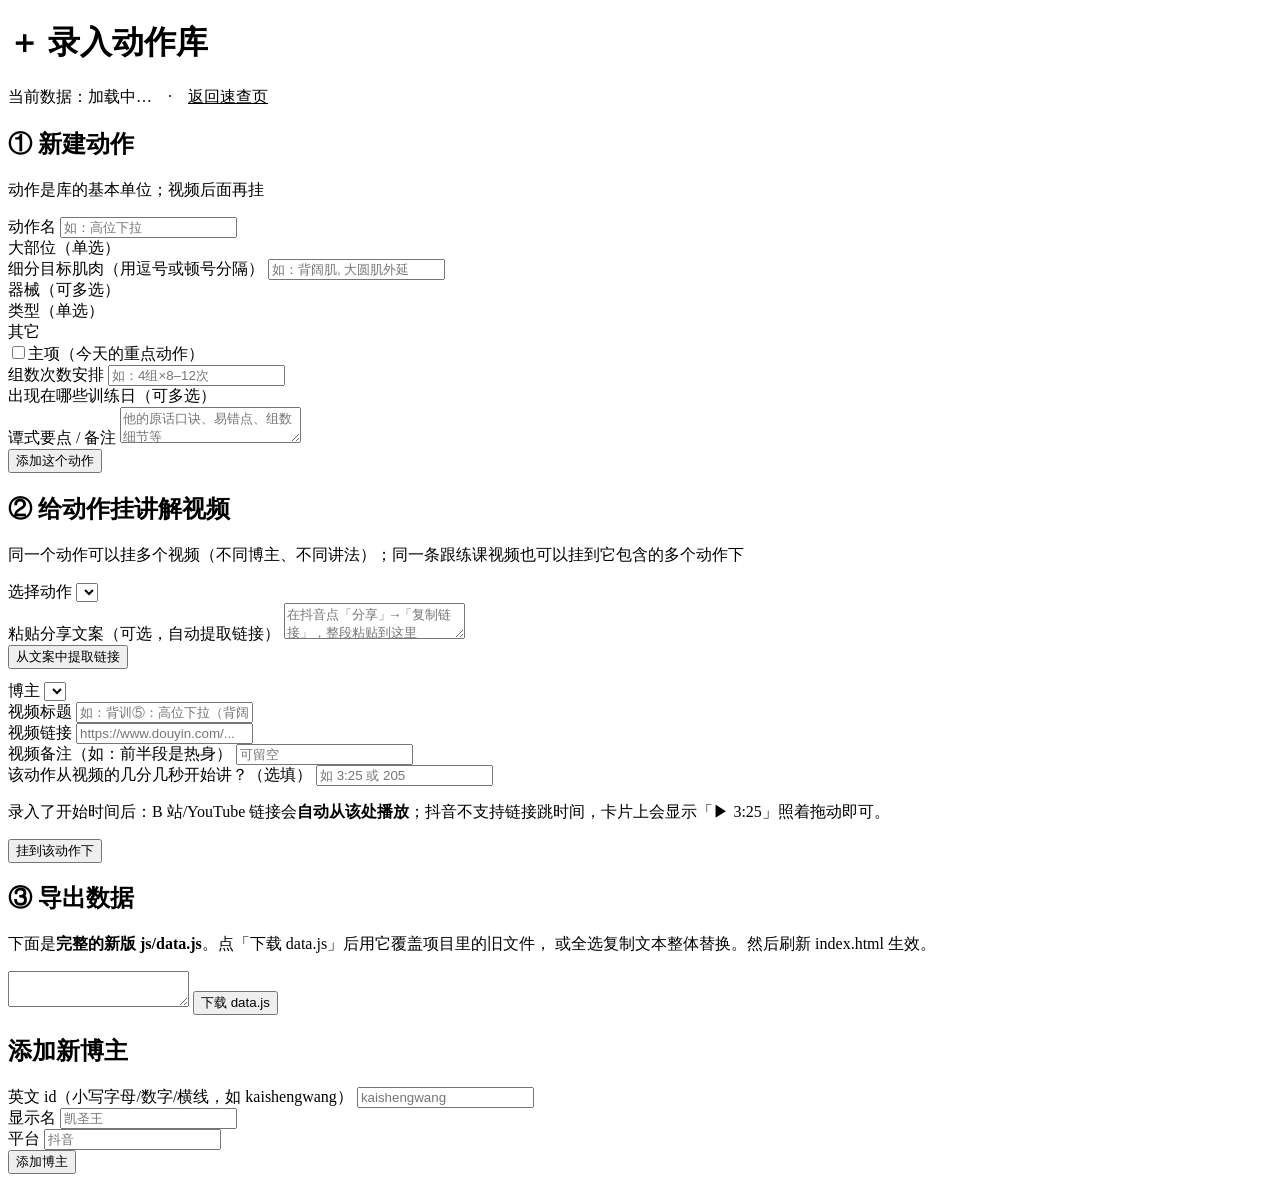
==== admin.html @ b569b2a3 "Add files via upload" ====
<!DOCTYPE html>
<html lang="zh-CN">
<head>
  <meta charset="UTF-8">
  <meta name="viewport" content="width=device-width, initial-scale=1, viewport-fit=cover">
  <meta name="theme-color" content="#0f1115">
  <title>录入 - 健身动作速查</title>
  <link rel="stylesheet" href="css/style.css">
</head>
<body>
  <header class="top">
    <h1>＋ 录入动作库</h1>
    <p class="hint">当前数据：<span id="stat">加载中…</span>　·　<a href="index.html" style="color:var(--accent)">返回速查页</a></p>
  </header>

  <!-- 第一步：新建动作 -->
  <section class="admin-section">
    <h2>① 新建动作</h2>
    <p class="section-sub">动作是库的基本单位；视频后面再挂</p>
    <div class="field">
      <label>动作名</label>
      <input id="mName" type="text" placeholder="如：高位下拉">
    </div>
    <div class="field">
      <label>大部位（单选）</label>
      <div class="checks" id="mPart"></div>
    </div>
    <div class="field">
      <label>细分目标肌肉（用逗号或顿号分隔）</label>
      <input id="mMuscles" type="text" placeholder="如：背阔肌, 大圆肌外延">
    </div>
    <div class="field">
      <label>器械（可多选）</label>
      <div class="checks" id="mEquip"></div>
    </div>
    <div class="field">
      <label>类型（单选）</label>
      <div class="checks" id="mType"></div>
    </div>
    <div class="field">
      <label>其它</label>
      <div class="checks">
        <label><input type="checkbox" id="mMain">主项（今天的重点动作）</label>
      </div>
    </div>
    <div class="field">
      <label>组数次数安排</label>
      <input id="mScheme" type="text" placeholder="如：4组×8–12次">
    </div>
    <div class="field">
      <label>出现在哪些训练日（可多选）</label>
      <div class="checks" id="mDays"></div>
    </div>
    <div class="field">
      <label>谭式要点 / 备注</label>
      <textarea id="mTips" placeholder="他的原话口诀、易错点、组数细节等"></textarea>
    </div>
    <button class="btn-primary" id="addMoveBtn">添加这个动作</button>
    <p class="warn" id="moveWarn" hidden></p>
  </section>

  <!-- 第二步：给已有动作挂视频 -->
  <section class="admin-section">
    <h2>② 给动作挂讲解视频</h2>
    <p class="section-sub">同一个动作可以挂多个视频（不同博主、不同讲法）；同一条跟练课视频也可以挂到它包含的多个动作下</p>
    <div class="field">
      <label>选择动作</label>
      <select id="vMove"></select>
    </div>
    <div class="field">
      <label>粘贴分享文案（可选，自动提取链接）</label>
      <textarea id="shareText" placeholder="在抖音点「分享」→「复制链接」，整段粘贴到这里"></textarea>
    </div>
    <button class="btn-secondary" id="extractBtn">从文案中提取链接</button>
    <div class="field" style="margin-top:12px">
      <label>博主</label>
      <select id="vBlogger"></select>
    </div>
    <div class="field">
      <label>视频标题</label>
      <input id="vTitle" type="text" placeholder="如：背训⑤：高位下拉（背阔肌外延）">
    </div>
    <div class="field">
      <label>视频链接</label>
      <input id="vUrl" type="text" placeholder="https://www.douyin.com/...">
    </div>
    <div class="field">
      <label>视频备注（如：前半段是热身）</label>
      <input id="vNote" type="text" placeholder="可留空">
    </div>
    <div class="field">
      <label>该动作从视频的几分几秒开始讲？（选填）</label>
      <input id="vStart" type="text" placeholder="如 3:25 或 205">
    </div>
    <p class="hint">录入了开始时间后：B 站/YouTube 链接会<strong>自动从该处播放</strong>；抖音不支持链接跳时间，卡片上会显示「▶ 3:25」照着拖动即可。</p>
    <button class="btn-primary" id="addVideoBtn">挂到该动作下</button>
    <p class="warn" id="videoWarn" hidden></p>
  </section>

  <!-- 第三步：导出数据 -->
  <section class="admin-section">
    <h2>③ 导出数据</h2>
    <p class="hint">下面是<strong>完整的新版 js/data.js</strong>。点「下载 data.js」后用它覆盖项目里的旧文件，
      或全选复制文本整体替换。然后刷新 index.html 生效。</p>
    <textarea id="out" readonly></textarea>
    <button class="btn-primary" id="downloadBtn">下载 data.js</button>
    <p class="ok" id="okMsg" hidden>已生成。记得覆盖 js/data.js 后刷新速查页。</p>
  </section>

  <!-- 加新博主 -->
  <section class="admin-section">
    <h2>添加新博主</h2>
    <div class="field">
      <label>英文 id（小写字母/数字/横线，如 kaishengwang）</label>
      <input id="bId" type="text" placeholder="kaishengwang">
    </div>
    <div class="field">
      <label>显示名</label>
      <input id="bName" type="text" placeholder="凯圣王">
    </div>
    <div class="field">
      <label>平台</label>
      <input id="bPlatform" type="text" placeholder="抖音">
    </div>
    <button class="btn-secondary" id="addBloggerBtn">添加博主</button>
    <p class="warn" id="bWarn" hidden></p>
  </section>

  <script src="js/data.js"></script>
  <script src="js/admin.js"></script>
</body>
</html>
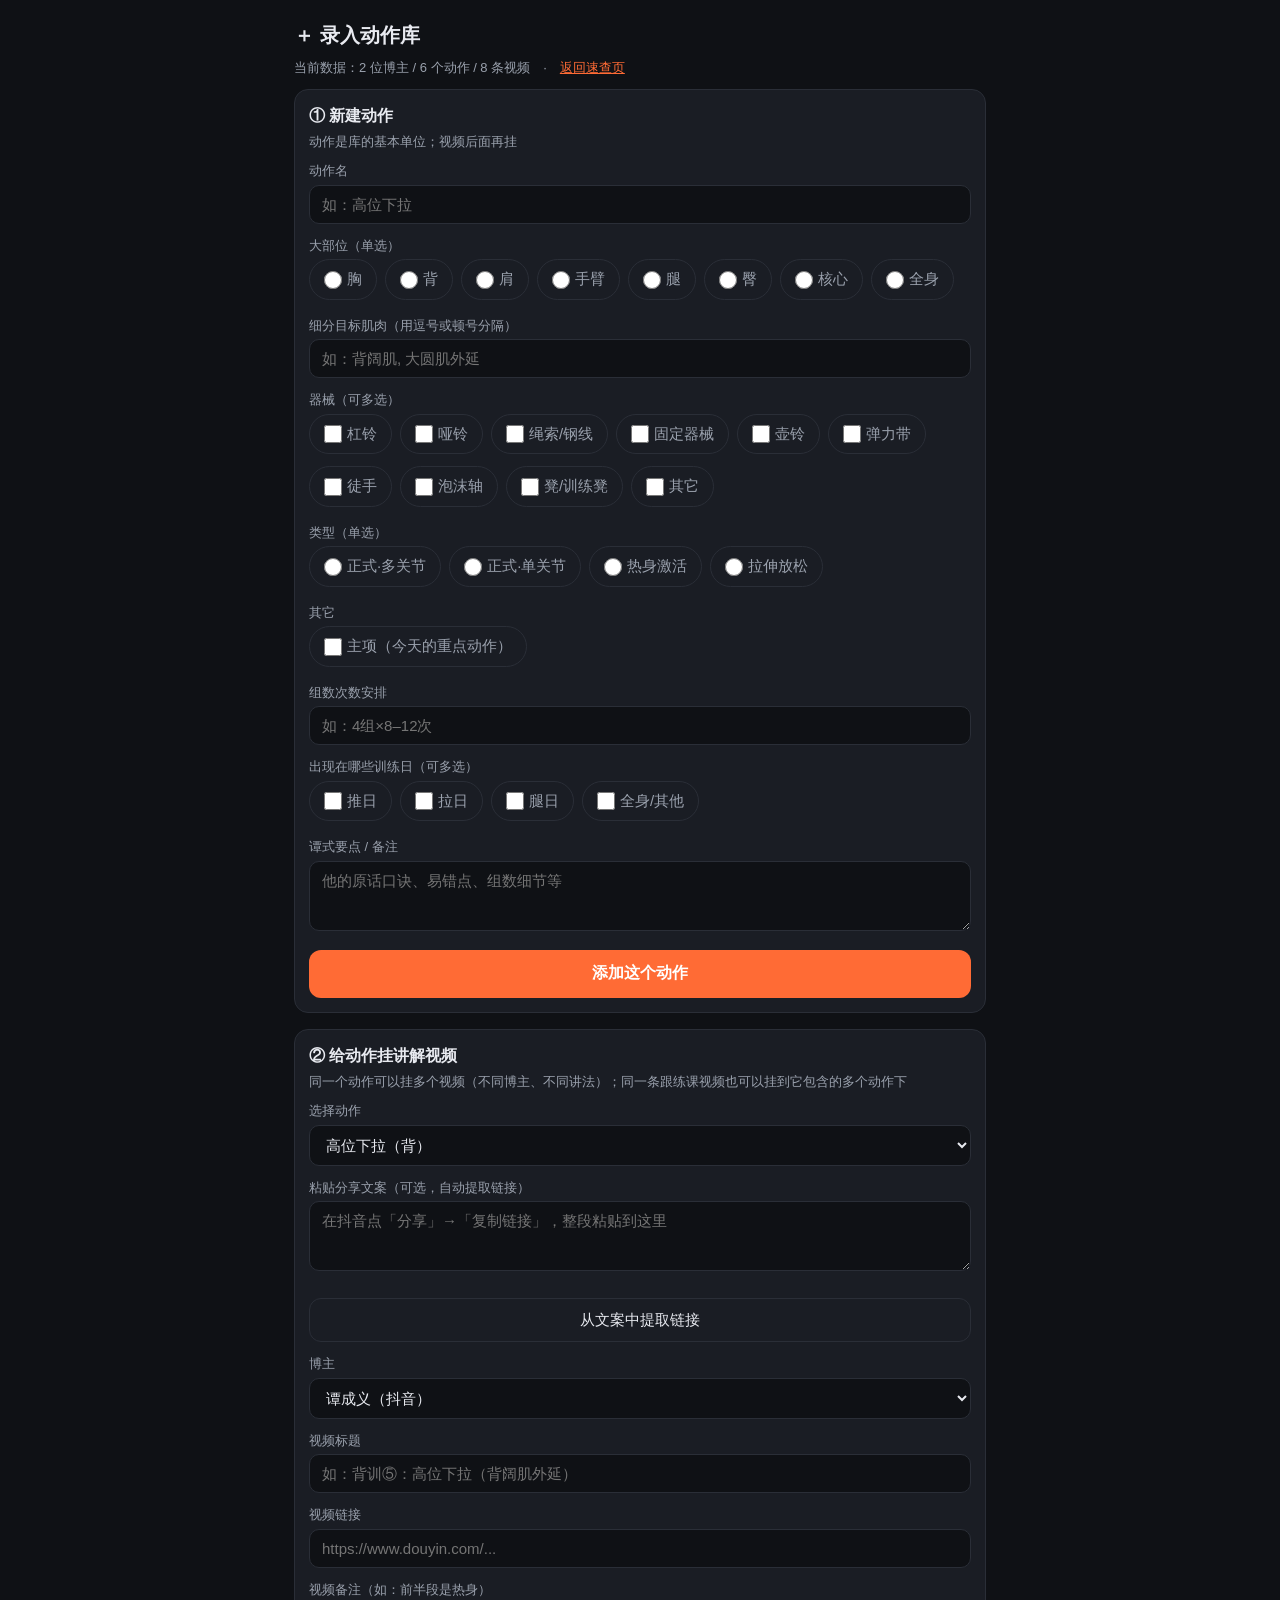
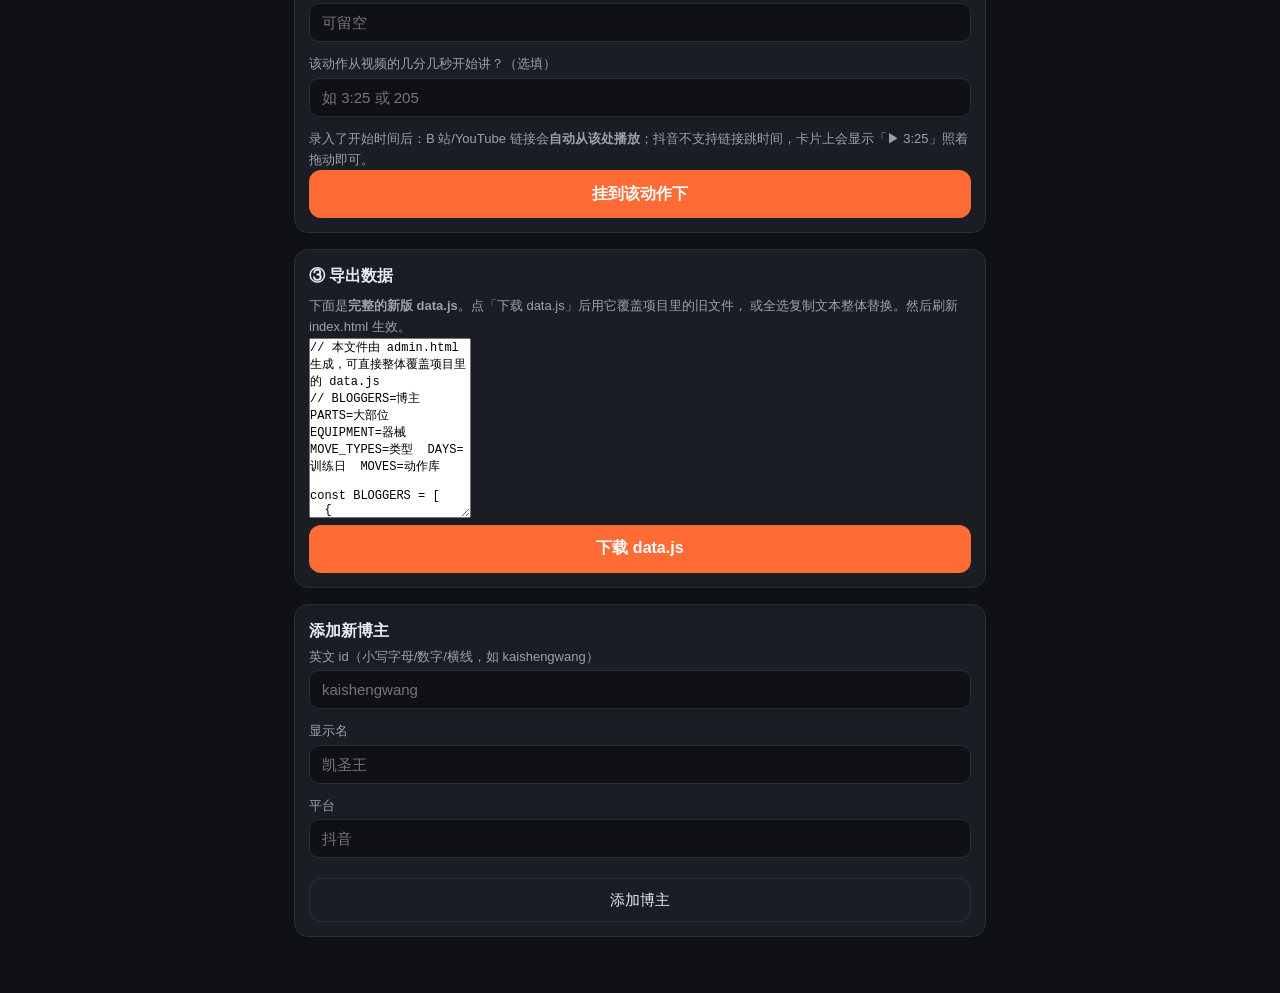
==== commit d2393ad0: "Add files via upload" ====
--- a/admin.html
+++ b/admin.html
@@ -5,7 +5,7 @@
   <meta name="viewport" content="width=device-width, initial-scale=1, viewport-fit=cover">
   <meta name="theme-color" content="#0f1115">
   <title>录入 - 健身动作速查</title>
-  <link rel="stylesheet" href="css/style.css">
+  <link rel="stylesheet" href="style.css">
 </head>
 <body>
   <header class="top">
@@ -100,11 +100,11 @@
   <!-- 第三步：导出数据 -->
   <section class="admin-section">
     <h2>③ 导出数据</h2>
-    <p class="hint">下面是<strong>完整的新版 js/data.js</strong>。点「下载 data.js」后用它覆盖项目里的旧文件，
+    <p class="hint">下面是<strong>完整的新版 data.js</strong>。点「下载 data.js」后用它覆盖项目里的旧文件，
       或全选复制文本整体替换。然后刷新 index.html 生效。</p>
     <textarea id="out" readonly></textarea>
     <button class="btn-primary" id="downloadBtn">下载 data.js</button>
-    <p class="ok" id="okMsg" hidden>已生成。记得覆盖 js/data.js 后刷新速查页。</p>
+    <p class="ok" id="okMsg" hidden>已生成。记得覆盖项目里的 data.js 后刷新速查页。</p>
   </section>
 
   <!-- 加新博主 -->
@@ -126,7 +126,7 @@
     <p class="warn" id="bWarn" hidden></p>
   </section>
 
-  <script src="js/data.js"></script>
-  <script src="js/admin.js"></script>
+  <script src="data.js"></script>
+  <script src="admin.js"></script>
 </body>
 </html>
--- a/style.css
+++ b/style.css
@@ -0,0 +1,149 @@
+/* 深色主题 + 手机优先：健身房里单手操作，按钮都要够大 */
+:root {
+  --bg: #0f1115;
+  --card: #1a1d24;
+  --line: #2a2e37;
+  --text: #e8eaf0;
+  --muted: #9aa1ad;
+  --accent: #ff6b35;
+  --accent-soft: rgba(255, 107, 53, 0.15);
+  --blue: #74c0fc;
+  --green: #69db7c;
+  --yellow: #ffd43b;
+}
+
+* { box-sizing: border-box; margin: 0; padding: 0; }
+html { -webkit-text-size-adjust: 100%; }
+body {
+  background: var(--bg);
+  color: var(--text);
+  font: 16px/1.5 -apple-system, "PingFang SC", "Noto Sans SC", sans-serif;
+  max-width: 720px;
+  margin: 0 auto;
+  padding: 12px 14px 40px;
+}
+
+.top { position: sticky; top: 0; background: var(--bg); padding: 8px 0 10px; z-index: 10; }
+.top h1 { font-size: 20px; margin-bottom: 8px; }
+.top input {
+  width: 100%; padding: 12px 14px; font-size: 16px;
+  background: var(--card); color: var(--text);
+  border: 1px solid var(--line); border-radius: 12px;
+}
+.top input:focus { outline: 2px solid var(--accent); border-color: transparent; }
+
+/* 筛选按钮行：可横向滑动 */
+.chip-row {
+  display: flex; gap: 8px; overflow-x: auto;
+  padding: 6px 0; -webkit-overflow-scrolling: touch;
+}
+.chip-row.small .chip, .toggle { min-height: 36px; font-size: 14px; padding: 6px 12px; }
+.chip, .toggle {
+  flex: 0 0 auto; min-height: 46px; padding: 10px 18px;
+  font-size: 16px; color: var(--text);
+  background: var(--card); border: 1px solid var(--line); border-radius: 999px;
+  cursor: pointer; user-select: none;
+}
+.chip.active, .toggle.active { background: var(--accent-soft); border-color: var(--accent); color: var(--accent); font-weight: 600; }
+.toggle.reset { color: var(--muted); }
+
+.count { color: var(--muted); font-size: 13px; padding: 4px 2px; }
+
+/* 动作卡片 */
+.list { display: flex; flex-direction: column; gap: 10px; }
+.card {
+  display: flex; gap: 10px; align-items: stretch;
+  background: var(--card); border: 1px solid var(--line);
+  border-radius: 14px; padding: 12px;
+}
+.card.watched { opacity: 0.55; }
+.card-main { flex: 1; min-width: 0; }
+.card h3 { font-size: 17px; margin-bottom: 2px; display: flex; align-items: center; gap: 8px; flex-wrap: wrap; }
+.muscles { color: var(--muted); font-size: 13px; margin-bottom: 6px; }
+.scheme { color: var(--accent); font-weight: 700; font-size: 15px; margin: 8px 0 2px; }
+.note { color: var(--text); font-size: 13.5px; opacity: 0.9; margin-bottom: 8px; }
+.tags { display: flex; flex-wrap: wrap; gap: 6px; }
+.tag {
+  font-size: 12px; color: var(--muted);
+  border: 1px solid var(--line); border-radius: 6px; padding: 1px 7px;
+}
+.tag.type { color: var(--yellow); border-color: #ffd43b44; }
+.tag.day { color: var(--blue); border-color: #74c0fc44; }
+
+.badge {
+  font-size: 11px; font-weight: 700; color: var(--accent);
+  background: var(--accent-soft); border-radius: 6px; padding: 2px 6px;
+}
+
+/* 动作下挂的视频行 */
+.videos { display: flex; flex-direction: column; gap: 6px; margin-top: 4px; }
+.video-row {
+  display: flex; align-items: center; gap: 8px;
+  background: var(--bg); border: 1px solid var(--line);
+  border-radius: 10px; padding: 8px 10px;
+}
+.v-title { flex: 1; min-width: 0; font-size: 13.5px; display: flex; align-items: center; gap: 6px; flex-wrap: wrap; }
+.v-note { color: var(--muted); font-size: 12px; }
+.v-time {
+  flex: 0 0 auto; font-size: 12.5px; font-weight: 700; color: var(--yellow);
+  border: 1px solid #ffd43b66; border-radius: 6px; padding: 1px 7px;
+}
+.muted { color: var(--muted); }
+.dot { width: 8px; height: 8px; border-radius: 50%; flex: 0 0 auto; }
+.v-open {
+  flex: 0 0 auto; text-decoration: none; font-weight: 600; font-size: 13px;
+  color: #fff; background: var(--accent);
+  border-radius: 8px; padding: 6px 10px; min-height: 34px; line-height: 22px;
+}
+
+.card-actions { display: flex; flex-direction: column; gap: 8px; justify-content: center; }
+.icon-btn {
+  min-width: 44px; min-height: 44px; font-size: 18px; border-radius: 10px;
+  background: transparent; border: 1px solid var(--line); color: var(--muted); cursor: pointer;
+}
+.icon-btn.fav.on { color: var(--yellow); border-color: var(--yellow); }
+.icon-btn.done-btn.on { color: var(--green); border-color: var(--green); }
+
+.empty { text-align: center; padding: 40px 0; }
+.empty .muted { color: var(--muted); font-size: 14px; margin-top: 6px; }
+.empty a { color: var(--accent); }
+
+.foot { margin-top: 24px; text-align: center; }
+.foot a { color: var(--muted); font-size: 14px; }
+
+/* ---------- 录入页 admin.html 专用 ---------- */
+.admin-section {
+  background: var(--card); border: 1px solid var(--line);
+  border-radius: 14px; padding: 14px; margin-bottom: 16px;
+}
+.admin-section h2 { font-size: 16px; margin-bottom: 4px; }
+.section-sub { color: var(--muted); font-size: 13px; margin-bottom: 10px; }
+.field { margin-bottom: 12px; }
+.field label { display: block; font-size: 13px; color: var(--muted); margin-bottom: 4px; }
+.field input, .field textarea, .field select {
+  width: 100%; padding: 10px 12px; font-size: 15px;
+  background: var(--bg); color: var(--text);
+  border: 1px solid var(--line); border-radius: 10px;
+  font-family: inherit;
+}
+.field textarea { min-height: 70px; resize: vertical; }
+.checks { display: flex; flex-wrap: wrap; gap: 8px; }
+.checks label {
+  display: flex; align-items: center; gap: 5px;
+  border: 1px solid var(--line); border-radius: 999px;
+  padding: 8px 14px; font-size: 15px; cursor: pointer;
+}
+.checks input { width: 18px; height: 18px; accent-color: var(--accent); }
+.btn-primary {
+  width: 100%; min-height: 48px; font-size: 16px; font-weight: 600;
+  background: var(--accent); color: #fff; border: none; border-radius: 12px; cursor: pointer;
+}
+.btn-secondary {
+  width: 100%; min-height: 44px; font-size: 15px; margin-top: 8px;
+  background: var(--card); color: var(--text);
+  border: 1px solid var(--line); border-radius: 12px; cursor: pointer;
+}
+.warn { color: var(--yellow); font-size: 14px; margin-top: 8px; }
+.ok { color: var(--green); font-size: 14px; margin-top: 8px; }
+.hint { color: var(--muted); font-size: 13px; margin-top: 8px; line-height: 1.6; }
+#out { min-height: 180px; font-family: ui-monospace, monospace; font-size: 12px; }
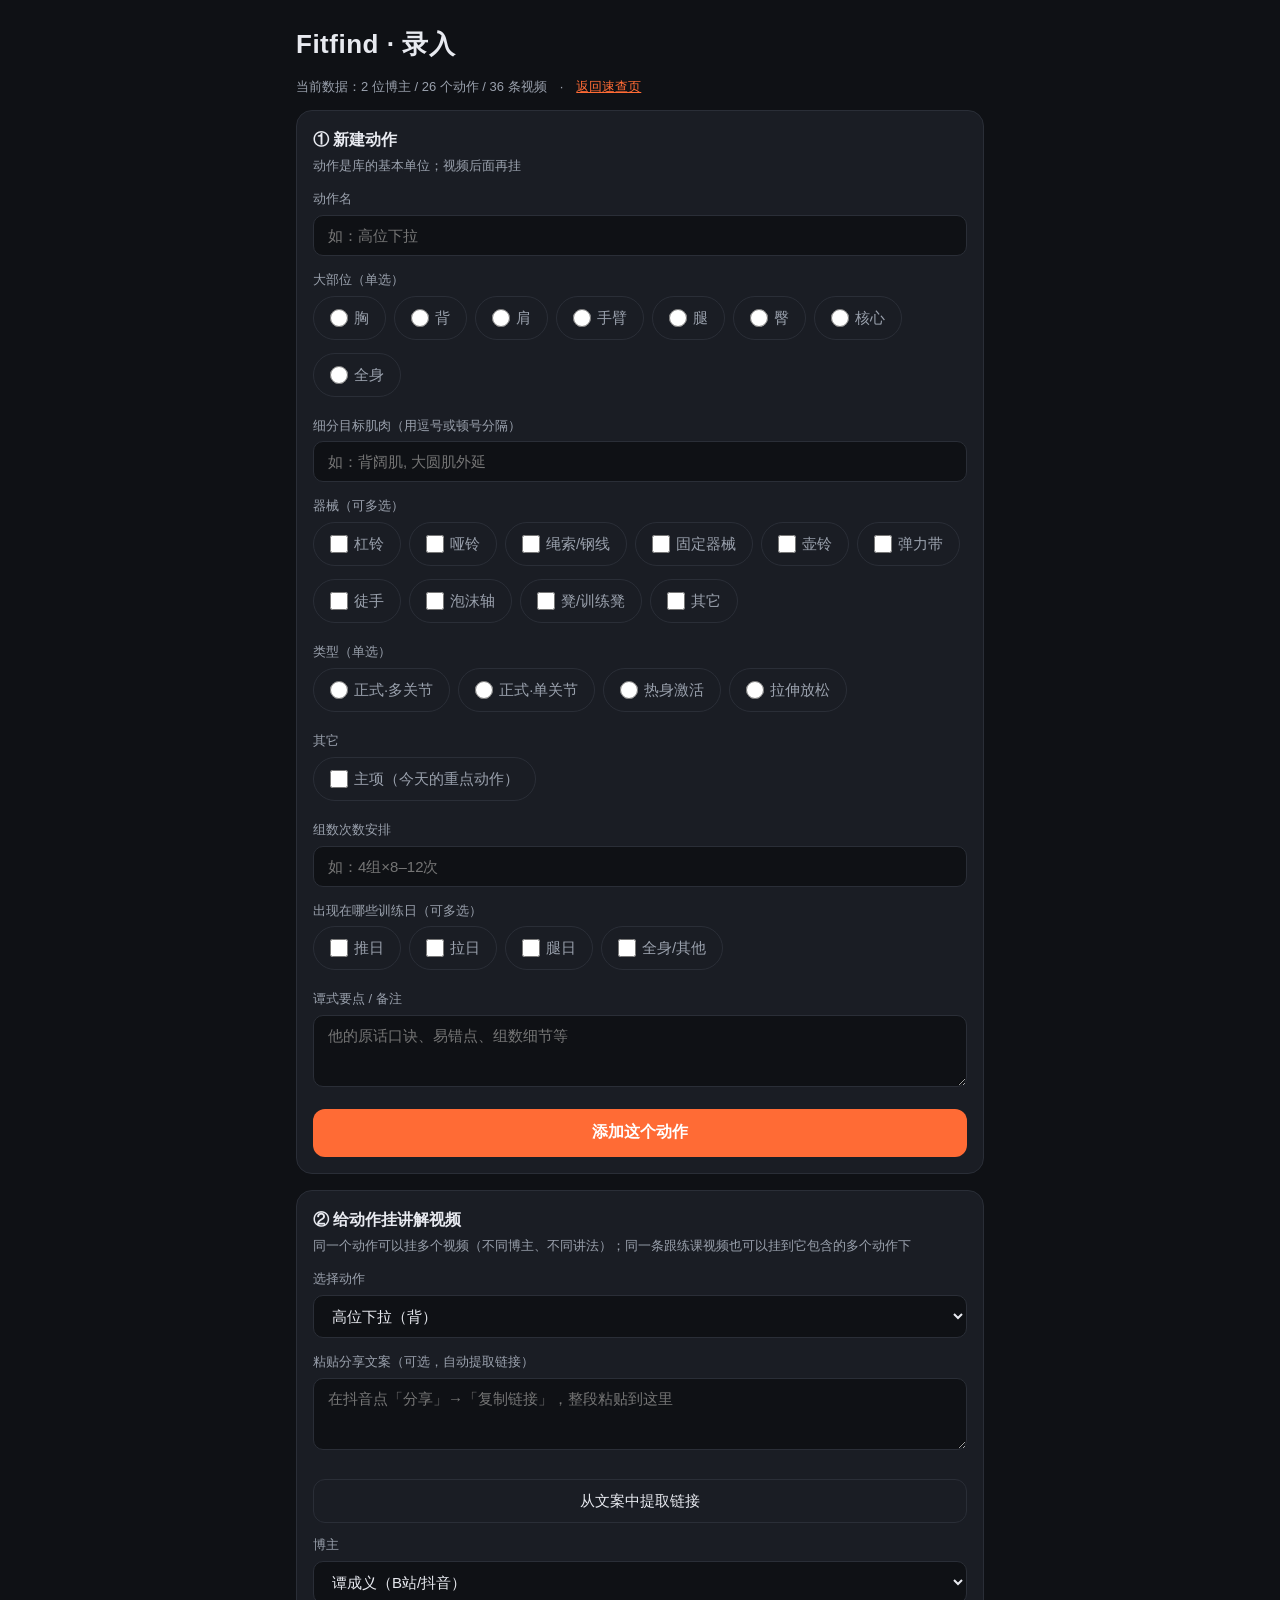
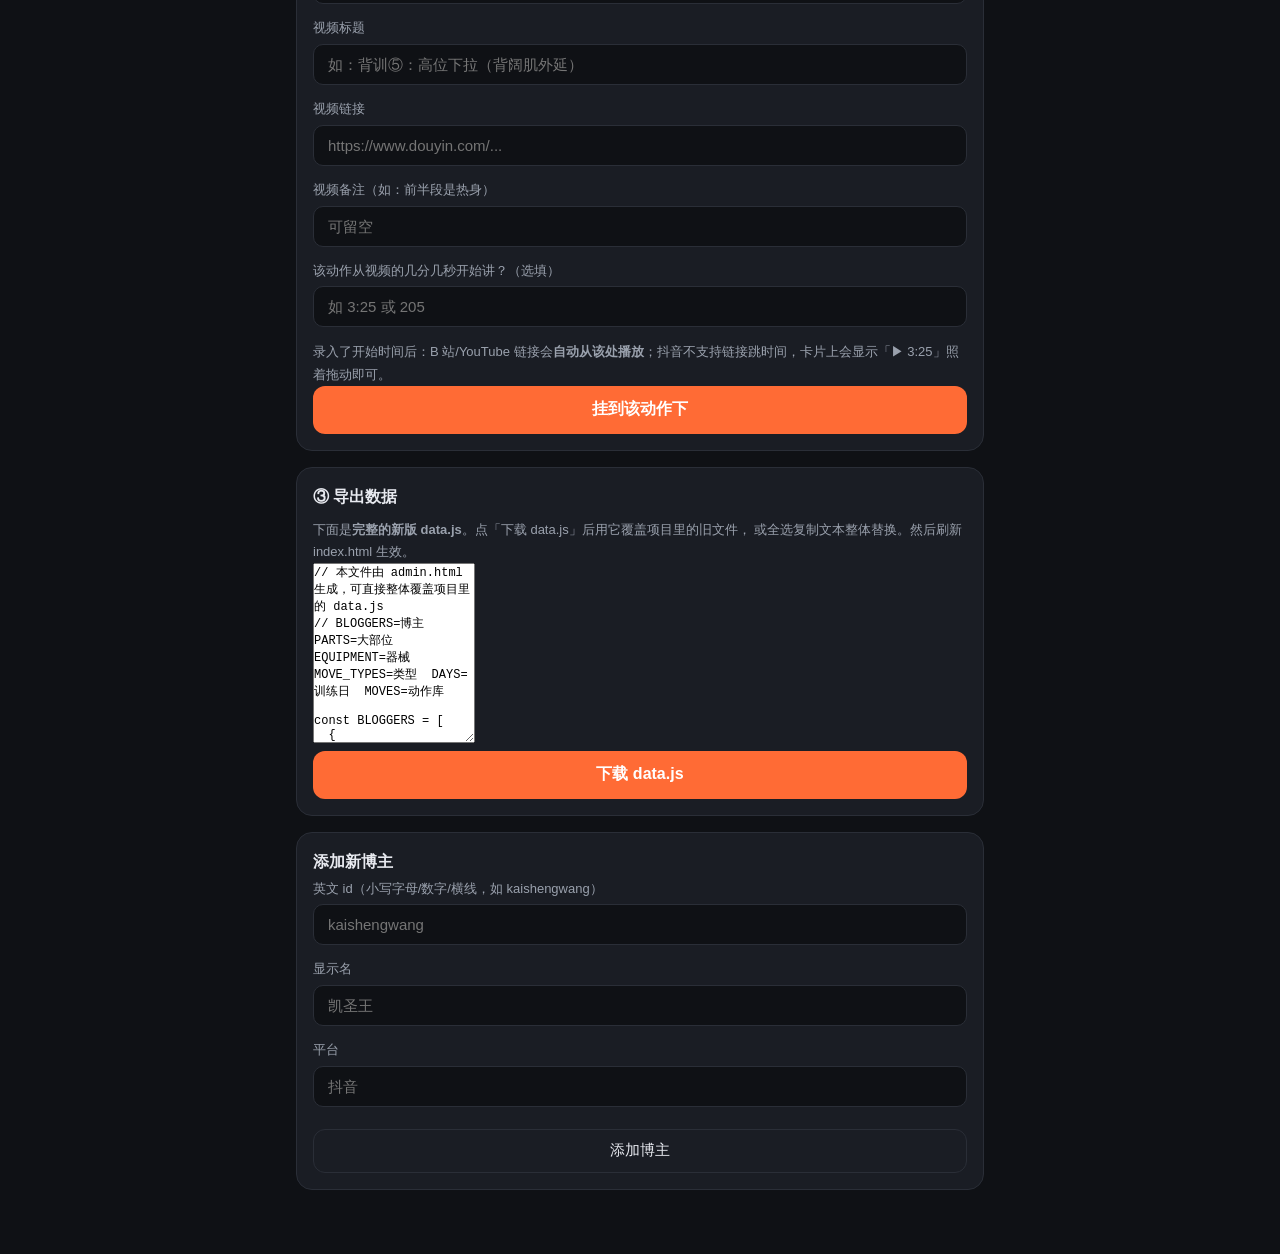
==== commit e3f52a2c: "Add files via upload" ====
--- a/admin.html
+++ b/admin.html
@@ -4,12 +4,12 @@
   <meta charset="UTF-8">
   <meta name="viewport" content="width=device-width, initial-scale=1, viewport-fit=cover">
   <meta name="theme-color" content="#0f1115">
-  <title>录入 - 健身动作速查</title>
+  <title>Fitfind · 录入</title>
   <link rel="stylesheet" href="style.css">
 </head>
 <body>
   <header class="top">
-    <h1>＋ 录入动作库</h1>
+    <h1>Fitfind · 录入</h1>
     <p class="hint">当前数据：<span id="stat">加载中…</span>　·　<a href="index.html" style="color:var(--accent)">返回速查页</a></p>
   </header>
 
--- a/style.css
+++ b/style.css
@@ -1,4 +1,5 @@
-/* 深色主题 + 手机优先：健身房里单手操作，按钮都要够大 */
+/* Fitfind —— 深色主题 + 手机优先
+   设计原则：信息分层（部位/器械/类型/训练日/博主 五种视觉语言）、呼吸感间距、单手大按钮 */
 :root {
   --bg: #0f1115;
   --card: #1a1d24;
@@ -6,10 +7,12 @@
   --text: #e8eaf0;
   --muted: #9aa1ad;
   --accent: #ff6b35;
-  --accent-soft: rgba(255, 107, 53, 0.15);
+  --accent-soft: rgba(255, 107, 53, 0.16);
   --blue: #74c0fc;
+  --blue-soft: rgba(116, 192, 252, 0.14);
   --green: #69db7c;
   --yellow: #ffd43b;
+  --yellow-soft: rgba(255, 212, 59, 0.12);
 }
 
 * { box-sizing: border-box; margin: 0; padding: 0; }
@@ -17,70 +20,85 @@
 body {
   background: var(--bg);
   color: var(--text);
-  font: 16px/1.5 -apple-system, "PingFang SC", "Noto Sans SC", sans-serif;
+  font: 16px/1.6 -apple-system, "PingFang SC", "Noto Sans SC", sans-serif;
   max-width: 720px;
   margin: 0 auto;
-  padding: 12px 14px 40px;
+  padding: 14px 16px 48px;
 }
 
-.top { position: sticky; top: 0; background: var(--bg); padding: 8px 0 10px; z-index: 10; }
-.top h1 { font-size: 20px; margin-bottom: 8px; }
+/* ---------- 顶部 ---------- */
+.top { position: sticky; top: 0; background: var(--bg); padding: 10px 0 12px; z-index: 10; }
+.top h1 { font-size: 26px; letter-spacing: 0.5px; display: flex; align-items: baseline; gap: 10px; }
+.top h1 .sub { font-size: 13px; font-weight: 400; color: var(--muted); letter-spacing: 2px; }
 .top input {
-  width: 100%; padding: 12px 14px; font-size: 16px;
+  width: 100%; padding: 12px 16px; font-size: 16px; margin-top: 10px;
   background: var(--card); color: var(--text);
   border: 1px solid var(--line); border-radius: 12px;
 }
 .top input:focus { outline: 2px solid var(--accent); border-color: transparent; }
 
-/* 筛选按钮行：可横向滑动 */
-.chip-row {
-  display: flex; gap: 8px; overflow-x: auto;
-  padding: 6px 0; -webkit-overflow-scrolling: touch;
+/* ---------- 筛选区：每行一个小标签 + 可换行的按钮组 ---------- */
+.filters { padding-top: 2px; }
+.frow { margin: 12px 0; }
+.flabel {
+  display: block; font-size: 11px; color: var(--muted);
+  letter-spacing: 2px; margin-bottom: 7px;
 }
-.chip-row.small .chip, .toggle { min-height: 36px; font-size: 14px; padding: 6px 12px; }
+.chips { display: flex; flex-wrap: wrap; gap: 8px; }
 .chip, .toggle {
-  flex: 0 0 auto; min-height: 46px; padding: 10px 18px;
-  font-size: 16px; color: var(--text);
+  min-height: 42px; padding: 9px 18px;
+  font-size: 15px; color: var(--text);
   background: var(--card); border: 1px solid var(--line); border-radius: 999px;
   cursor: pointer; user-select: none;
 }
+.chips.small .chip, .toggle { min-height: 36px; font-size: 13.5px; padding: 6px 14px; }
 .chip.active, .toggle.active { background: var(--accent-soft); border-color: var(--accent); color: var(--accent); font-weight: 600; }
 .toggle.reset { color: var(--muted); }
 
-.count { color: var(--muted); font-size: 13px; padding: 4px 2px; }
+.count { color: var(--muted); font-size: 13px; margin: 16px 2px 10px; }
 
-/* 动作卡片 */
-.list { display: flex; flex-direction: column; gap: 10px; }
+/* ---------- 动作卡片 ---------- */
+.list { display: flex; flex-direction: column; gap: 14px; }
 .card {
-  display: flex; gap: 10px; align-items: stretch;
   background: var(--card); border: 1px solid var(--line);
-  border-radius: 14px; padding: 12px;
+  border-radius: 16px; padding: 16px;
 }
 .card.watched { opacity: 0.55; }
-.card-main { flex: 1; min-width: 0; }
-.card h3 { font-size: 17px; margin-bottom: 2px; display: flex; align-items: center; gap: 8px; flex-wrap: wrap; }
-.muscles { color: var(--muted); font-size: 13px; margin-bottom: 6px; }
-.scheme { color: var(--accent); font-weight: 700; font-size: 15px; margin: 8px 0 2px; }
-.note { color: var(--text); font-size: 13.5px; opacity: 0.9; margin-bottom: 8px; }
-.tags { display: flex; flex-wrap: wrap; gap: 6px; }
-.tag {
-  font-size: 12px; color: var(--muted);
-  border: 1px solid var(--line); border-radius: 6px; padding: 1px 7px;
-}
-.tag.type { color: var(--yellow); border-color: #ffd43b44; }
-.tag.day { color: var(--blue); border-color: #74c0fc44; }
+
+.card-head { display: flex; align-items: flex-start; gap: 10px; }
+.card-head h3 { font-size: 17.5px; flex: 1; min-width: 0; display: flex; align-items: center; gap: 8px; flex-wrap: wrap; }
+.acts { display: flex; gap: 6px; flex: 0 0 auto; }
+.acts .icon-btn { min-width: 38px; min-height: 38px; font-size: 16px; }
 
 .badge {
   font-size: 11px; font-weight: 700; color: var(--accent);
-  background: var(--accent-soft); border-radius: 6px; padding: 2px 6px;
+  background: var(--accent-soft); border-radius: 6px; padding: 2px 7px;
 }
 
+.muscles { color: var(--muted); font-size: 13px; margin: 6px 0 10px; }
+
+/* 标签：五种视觉语言严格区分 */
+.tags { display: flex; flex-wrap: wrap; gap: 7px; }
+.tag { font-size: 12px; border-radius: 8px; padding: 3px 9px; }
+.tag.part   { background: var(--accent-soft); color: var(--accent); font-weight: 600; }            /* 部位：实心橙 */
+.tag.equip  { border: 1px solid var(--line); color: var(--muted); }                                  /* 器械：灰描边 */
+.tag.type   { background: var(--yellow-soft); color: var(--yellow); }                                /* 类型：黄底 */
+.tag.day    { background: var(--blue-soft); color: var(--blue); }                                    /* 训练日：蓝底 */
+
+/* 组数：左侧橙色竖条强调 */
+.scheme {
+  color: var(--accent); font-weight: 700; font-size: 15px;
+  border-left: 3px solid var(--accent);
+  padding-left: 9px; margin: 12px 0 6px;
+}
+.note { color: var(--text); opacity: 0.88; font-size: 13.5px; }
+
 /* 动作下挂的视频行 */
-.videos { display: flex; flex-direction: column; gap: 6px; margin-top: 4px; }
+.videos { display: flex; flex-direction: column; gap: 8px; margin-top: 12px; }
 .video-row {
   display: flex; align-items: center; gap: 8px;
   background: var(--bg); border: 1px solid var(--line);
-  border-radius: 10px; padding: 8px 10px;
+  border-radius: 10px; padding: 9px 12px;
 }
 .v-title { flex: 1; min-width: 0; font-size: 13.5px; display: flex; align-items: center; gap: 6px; flex-wrap: wrap; }
 .v-note { color: var(--muted); font-size: 12px; }
@@ -93,10 +111,9 @@
 .v-open {
   flex: 0 0 auto; text-decoration: none; font-weight: 600; font-size: 13px;
   color: #fff; background: var(--accent);
-  border-radius: 8px; padding: 6px 10px; min-height: 34px; line-height: 22px;
+  border-radius: 8px; padding: 6px 12px; min-height: 34px; line-height: 22px;
 }
 
-.card-actions { display: flex; flex-direction: column; gap: 8px; justify-content: center; }
 .icon-btn {
   min-width: 44px; min-height: 44px; font-size: 18px; border-radius: 10px;
   background: transparent; border: 1px solid var(--line); color: var(--muted); cursor: pointer;
@@ -104,34 +121,34 @@
 .icon-btn.fav.on { color: var(--yellow); border-color: var(--yellow); }
 .icon-btn.done-btn.on { color: var(--green); border-color: var(--green); }
 
-.empty { text-align: center; padding: 40px 0; }
+.empty { text-align: center; padding: 48px 0; }
 .empty .muted { color: var(--muted); font-size: 14px; margin-top: 6px; }
 .empty a { color: var(--accent); }
 
-.foot { margin-top: 24px; text-align: center; }
+.foot { margin-top: 32px; text-align: center; }
 .foot a { color: var(--muted); font-size: 14px; }
 
-/* ---------- 录入页 admin.html 专用 ---------- */
+/* ---------- 录入页 admin.html ---------- */
 .admin-section {
   background: var(--card); border: 1px solid var(--line);
-  border-radius: 14px; padding: 14px; margin-bottom: 16px;
+  border-radius: 16px; padding: 16px; margin-bottom: 16px;
 }
 .admin-section h2 { font-size: 16px; margin-bottom: 4px; }
-.section-sub { color: var(--muted); font-size: 13px; margin-bottom: 10px; }
-.field { margin-bottom: 12px; }
-.field label { display: block; font-size: 13px; color: var(--muted); margin-bottom: 4px; }
+.section-sub { color: var(--muted); font-size: 13px; margin-bottom: 12px; }
+.field { margin-bottom: 14px; }
+.field label { display: block; font-size: 13px; color: var(--muted); margin-bottom: 5px; }
 .field input, .field textarea, .field select {
-  width: 100%; padding: 10px 12px; font-size: 15px;
+  width: 100%; padding: 11px 14px; font-size: 15px;
   background: var(--bg); color: var(--text);
   border: 1px solid var(--line); border-radius: 10px;
   font-family: inherit;
 }
-.field textarea { min-height: 70px; resize: vertical; }
+.field textarea { min-height: 72px; resize: vertical; }
 .checks { display: flex; flex-wrap: wrap; gap: 8px; }
 .checks label {
-  display: flex; align-items: center; gap: 5px;
+  display: flex; align-items: center; gap: 6px;
   border: 1px solid var(--line); border-radius: 999px;
-  padding: 8px 14px; font-size: 15px; cursor: pointer;
+  padding: 9px 16px; font-size: 15px; cursor: pointer;
 }
 .checks input { width: 18px; height: 18px; accent-color: var(--accent); }
 .btn-primary {
@@ -145,5 +162,5 @@
 }
 .warn { color: var(--yellow); font-size: 14px; margin-top: 8px; }
 .ok { color: var(--green); font-size: 14px; margin-top: 8px; }
-.hint { color: var(--muted); font-size: 13px; margin-top: 8px; line-height: 1.6; }
+.hint { color: var(--muted); font-size: 13px; margin-top: 10px; line-height: 1.7; }
 #out { min-height: 180px; font-family: ui-monospace, monospace; font-size: 12px; }
